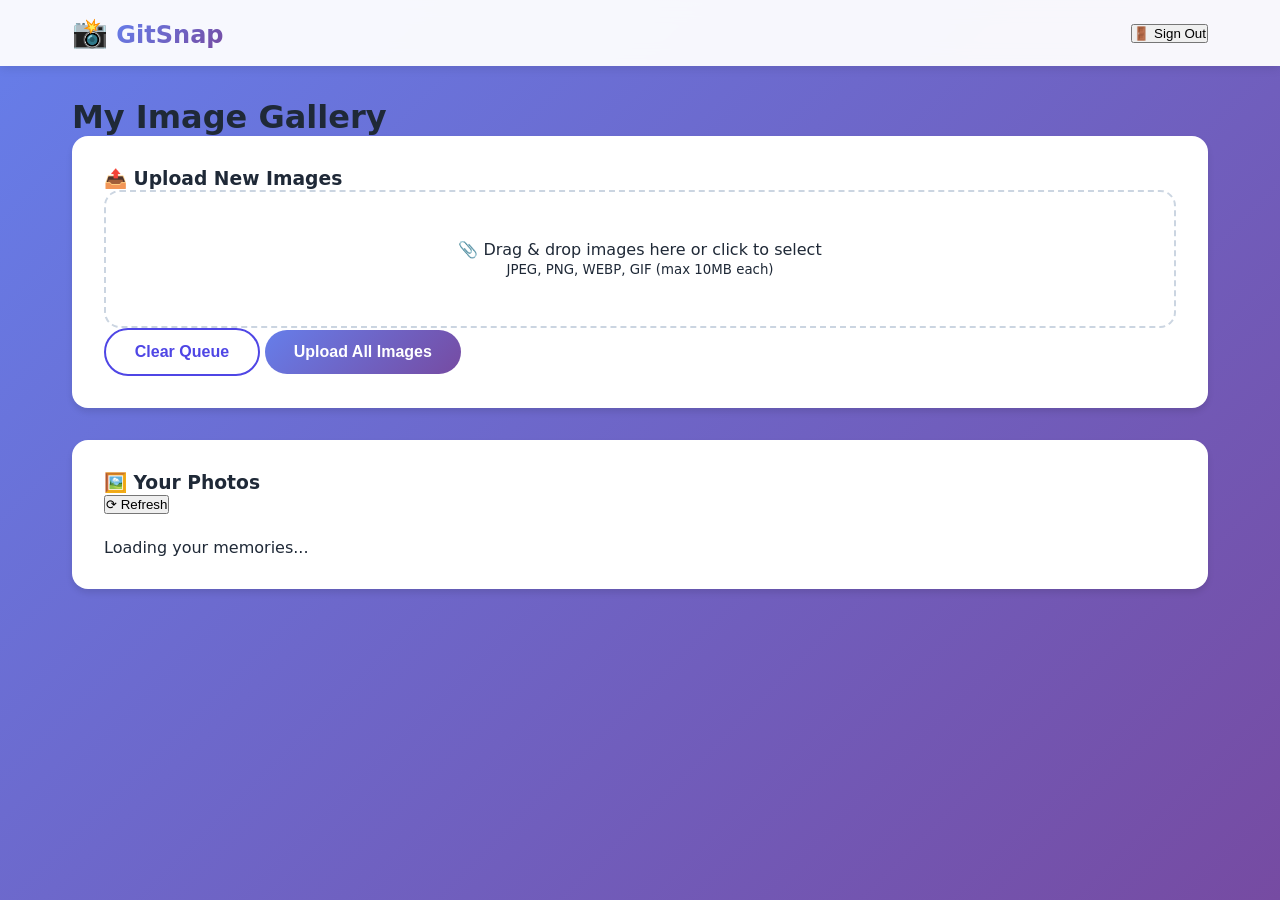
==== dashboard.html @ 366e9ef4 "feat: project setup" ====
<!DOCTYPE html>
<html lang="en">
<head>
    <meta charset="UTF-8">
    <meta name="viewport" content="width=device-width, initial-scale=1.0">
    <title>My Gallery - GitSnap</title>
    <link rel="stylesheet" href="style.css">
</head>
<body>
    <nav class="navbar">
        <div class="nav-container">
            <a href="index.html" class="logo">
                <span class="logo-icon">📸</span>
                <span class="logo-text">GitSnap</span>
            </a>
            <div class="user-info">
                <span id="userNameDisplay"></span>
                <button id="logoutBtn" class="btn-logout">🚪 Sign Out</button>
            </div>
        </div>
    </nav>

    <div class="dashboard">
        <div class="dashboard-header">
            <h1>My Image Gallery</h1>
            <p id="userStats"></p>
        </div>

        <!-- Upload Section -->
        <div class="upload-section glass-panel">
            <h3>📤 Upload New Images</h3>
            <div id="dropzone" class="upload-area">
                📎 Drag & drop images here or click to select
                <br>
                <small>JPEG, PNG, WEBP, GIF (max 10MB each)</small>
                <input type="file" id="fileInput" multiple accept="image/*" style="display:none">
            </div>
            <div id="queuePreview" class="queue-preview"></div>
            <div class="upload-actions">
                <button id="clearQueueBtn" class="btn btn-outline">Clear Queue</button>
                <button id="uploadAllBtn" class="btn btn-primary">Upload All Images</button>
            </div>
        </div>

        <!-- Gallery Section -->
        <div class="gallery-section glass-panel">
            <div class="gallery-header">
                <h3>🖼️ Your Photos</h3>
                <button id="refreshGalleryBtn" class="btn-refresh">⟳ Refresh</button>
            </div>
            <div id="galleryGrid" class="gallery-grid">
                <div class="loading-spinner">Loading your memories...</div>
            </div>
        </div>
    </div>

    <div id="toast" class="toast"></div>

    <script src="script.js"></script>
    <script src="github-storage.js"></script>
    <script src="dashboard.js"></script>
</body>
</html>
---- style.css ----
* {
    margin: 0;
    padding: 0;
    box-sizing: border-box;
}

body {
    font-family: system-ui, -apple-system, 'Segoe UI', 'Inter', sans-serif;
    background: linear-gradient(135deg, #667eea 0%, #764ba2 100%);
    color: #1f2937;
    min-height: 100vh;
}

/* Navbar */
.navbar {
    background: rgba(255,255,255,0.95);
    backdrop-filter: blur(10px);
    position: sticky;
    top: 0;
    z-index: 1000;
    box-shadow: 0 2px 10px rgba(0,0,0,0.1);
}

.nav-container {
    max-width: 1200px;
    margin: 0 auto;
    padding: 1rem 2rem;
    display: flex;
    justify-content: space-between;
    align-items: center;
}

.logo {
    font-size: 1.5rem;
    font-weight: bold;
    text-decoration: none;
    color: #4f46e5;
}

.logo-icon { font-size: 1.8rem; }
.logo-text { background: linear-gradient(135deg, #667eea, #764ba2);
    -webkit-background-clip: text;
    background-clip: text;
    color: transparent;
}

.nav-links {
    display: flex;
    gap: 2rem;
    align-items: center;
}

.nav-links a {
    text-decoration: none;
    color: #4b5563;
    transition: color 0.2s;
}

.nav-links a:hover { color: #4f46e5; }

.btn-nav {
    padding: 0.5rem 1.2rem;
    border-radius: 2rem;
    text-decoration: none;
    font-weight: 600;
}

.btn-primary-nav {
    background: #4f46e5;
    color: white;
}

.btn-outline-nav {
    border: 2px solid #4f46e5;
    color: #4f46e5;
}

/* Hero Section */
.hero {
    padding: 6rem 2rem;
    background: white;
}

.hero-container {
    max-width: 1200px;
    margin: 0 auto;
    display: grid;
    grid-template-columns: 1fr 1fr;
    gap: 4rem;
    align-items: center;
}

.hero-title {
    font-size: 3.5rem;
    line-height: 1.2;
    margin-bottom: 1.5rem;
}

.gradient-text {
    background: linear-gradient(135deg, #667eea, #764ba2);
    -webkit-background-clip: text;
    background-clip: text;
    color: transparent;
}

.hero-subtitle {
    font-size: 1.2rem;
    color: #6b7280;
    margin-bottom: 2rem;
    line-height: 1.6;
}

.btn {
    padding: 0.8rem 1.8rem;
    border-radius: 2rem;
    border: none;
    font-size: 1rem;
    font-weight: 600;
    cursor: pointer;
    text-decoration: none;
    display: inline-block;
    transition: transform 0.2s, box-shadow 0.2s;
}

.btn:hover { transform: translateY(-2px); box-shadow: 0 10px 20px rgba(0,0,0,0.1); }

.btn-primary {
    background: linear-gradient(135deg, #667eea, #764ba2);
    color: white;
}

.btn-outline {
    border: 2px solid #4f46e5;
    background: transparent;
    color: #4f46e5;
}

.btn-large { padding: 1rem 2rem; font-size: 1.1rem; }
.btn-block { width: 100%; }

.hero-stats {
    display: flex;
    gap: 3rem;
    margin-top: 3rem;
}

.stat {
    text-align: center;
}

.stat-number {
    font-size: 2rem;
    font-weight: bold;
    color: #4f46e5;
    display: block;
}

.stat-label { color: #6b7280; font-size: 0.9rem; }

/* Features Section */
.features, .pricing, .how-it-works {
    padding: 5rem 2rem;
}

.container {
    max-width: 1200px;
    margin: 0 auto;
}

.section-title {
    text-align: center;
    font-size: 2.5rem;
    margin-bottom: 3rem;
    color: white;
}

.section-subtitle {
    text-align: center;
    color: #e0e7ff;
    margin-bottom: 3rem;
    font-size: 1.1rem;
}

.features-grid {
    display: grid;
    grid-template-columns: repeat(auto-fit, minmax(300px, 1fr));
    gap: 2rem;
}

.feature-card {
    background: rgba(255,255,255,0.95);
    padding: 2rem;
    border-radius: 1rem;
    text-align: center;
    transition: transform 0.3s;
}

.feature-card:hover { transform: translateY(-5px); }

.feature-icon { font-size: 3rem; margin-bottom: 1rem; }
.feature-card h3 { margin-bottom: 1rem; color: #1f2937; }
.feature-card p { color: #6b7280; line-height: 1.5; }

/* Pricing */
.pricing-grid {
    display: grid;
    grid-template-columns: repeat(auto-fit, minmax(350px, 1fr));
    gap: 2rem;
    max-width: 900px;
    margin: 0 auto;
}

.pricing-card {
    background: white;
    border-radius: 1rem;
    padding: 2rem;
    position: relative;
    transition: transform 0.3s;
}

.pricing-card.popular {
    transform: scale(1.05);
    border: 2px solid #fbbf24;
}

.pricing-badge {
    position: absolute;
    top: -12px;
    right: 20px;
    background: linear-gradient(135deg, #667eea, #764ba2);
    color: white;
    padding: 0.3rem 1rem;
    border-radius: 2rem;
    font-size: 0.8rem;
}

.pricing-price {
    text-align: center;
    margin: 2rem 0;
}

.currency { font-size: 1.5rem; vertical-align: top; }
.amount { font-size: 3.5rem; font-weight: bold; }
.period { color: #6b7280; }

.pricing-features {
    list-style: none;
    margin: 2rem 0;
}

.pricing-features li {
    padding: 0.5rem 0;
    color: #4b5563;
}

/* How it works */
.steps {
    display: flex;
    justify-content: center;
    align-items: center;
    flex-wrap: wrap;
    gap: 2rem;
}

.step {
    background: white;
    padding: 2rem;
    border-radius: 1rem;
    text-align: center;
    width: 250px;
}

.step-number {
    width: 50px;
    height: 50px;
    background: linear-gradient(135deg, #667eea, #764ba2);
    color: white;
    border-radius: 50%;
    display: flex;
    align-items: center;
    justify-content: center;
    font-size: 1.5rem;
    font-weight: bold;
    margin: 0 auto 1rem;
}

.step-arrow { font-size: 2rem; color: white; }

/* Footer */
.footer {
    background: #1f2937;
    color: #9ca3af;
    padding: 3rem 2rem 1rem;
}

.footer-container {
    max-width: 1200px;
    margin: 0 auto;
    display: grid;
    grid-template-columns: repeat(auto-fit, minmax(200px, 1fr));
    gap: 2rem;
}

.footer-column h4 {
    color: white;
    margin-bottom: 1rem;
}

.footer-column a {
    display: block;
    color: #9ca3af;
    text-decoration: none;
    margin-bottom: 0.5rem;
}

.footer-bottom {
    text-align: center;
    margin-top: 3rem;
    padding-top: 1rem;
    border-top: 1px solid #374151;
}

/* Auth Page */
.auth-container {
    max-width: 500px;
    margin: 4rem auto;
    background: white;
    border-radius: 1rem;
    padding: 2rem;
    box-shadow: 0 20px 40px rgba(0,0,0,0.1);
}

.auth-tabs {
    display: flex;
    gap: 1rem;
    margin-bottom: 2rem;
    border-bottom: 2px solid #e5e7eb;
}

.tab-btn {
    flex: 1;
    padding: 1rem;
    background: none;
    border: none;
    font-size: 1rem;
    font-weight: 600;
    cursor: pointer;
    color: #6b7280;
    transition: all 0.2s;
}

.tab-btn.active {
    color: #4f46e5;
    border-bottom: 2px solid #4f46e5;
}

.auth-form {
    display: none;
}

.auth-form.active {
    display: block;
}

.form-group {
    margin-bottom: 1.5rem;
}

.form-group label {
    display: block;
    margin-bottom: 0.5rem;
    font-weight: 600;
    color: #374151;
}

.form-group input {
    width: 100%;
    padding: 0.8rem;
    border: 1px solid #d1d5db;
    border-radius: 0.5rem;
    font-size: 1rem;
}

.auth-note {
    margin-top: 1rem;
    padding: 1rem;
    background: #fef3c7;
    border-radius: 0.5rem;
    text-align: center;
}

/* Dashboard */
.dashboard {
    max-width: 1200px;
    margin: 2rem auto;
    padding: 0 2rem;
}

.glass-panel {
    background: white;
    border-radius: 1rem;
    padding: 2rem;
    margin-bottom: 2rem;
    box-shadow: 0 4px 6px rgba(0,0,0,0.1);
}

.upload-area {
    border: 2px dashed #cbd5e1;
    border-radius: 1rem;
    padding: 3rem;
    text-align: center;
    cursor: pointer;
    transition: all 0.2s;
}

.upload-area.drag-over {
    border-color: #4f46e5;
    background: #eef2ff;
}

.gallery-grid {
    display: grid;
    grid-template-columns: repeat(auto-fill, minmax(200px, 1fr));
    gap: 1.5rem;
    margin-top: 1.5rem;
}

.photo-card {
    background: white;
    border-radius: 0.5rem;
    overflow: hidden;
    box-shadow: 0 1px 3px rgba(0,0,0,0.1);
    transition: transform 0.2s;
}

.photo-card:hover { transform: translateY(-4px); }

.photo-img {
    width: 100%;
    aspect-ratio: 1;
    object-fit: cover;
}

.photo-actions {
    padding: 0.5rem;
    display: flex;
    justify-content: space-between;
}

.toast {
    position: fixed;
    bottom: 2rem;
    left: 50%;
    transform: translateX(-50%);
    background: #1f2937;
    color: white;
    padding: 0.8rem 1.5rem;
    border-radius: 2rem;
    opacity: 0;
    transition: opacity 0.3s;
    pointer-events: none;
    z-index: 1000;
}

/* Responsive */
@media (max-width: 768px) {
    .hero-container {
        grid-template-columns: 1fr;
        text-align: center;
    }
    .hero-title { font-size: 2rem; }
    .steps { flex-direction: column; }
    .step-arrow { transform: rotate(90deg); }
    .nav-links { display: none; }
}
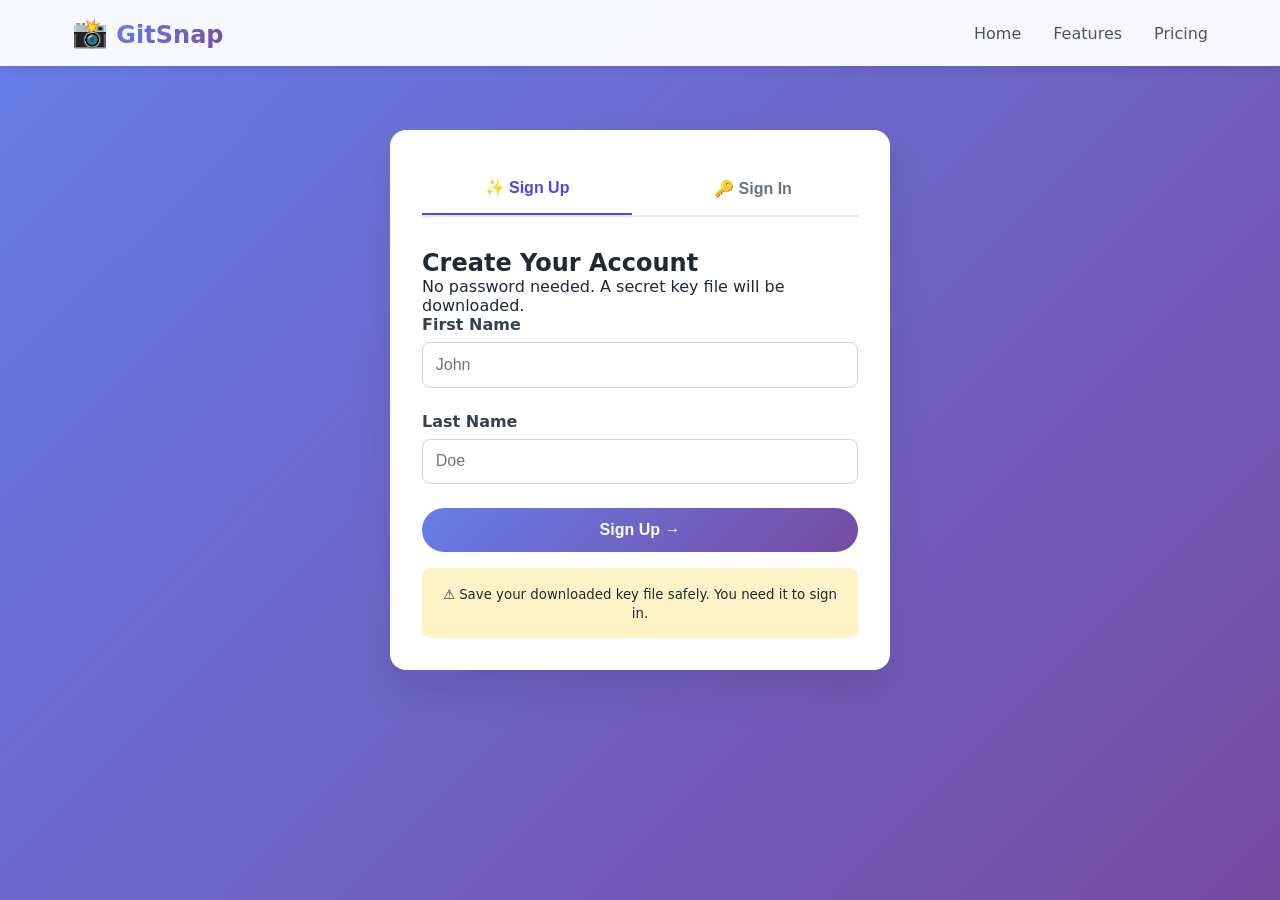
==== commit fbde84c5: "fix: signout" ====
--- a/dashboard.html
+++ b/dashboard.html
@@ -1,63 +1,68 @@
 <!DOCTYPE html>
 <html lang="en">
 <head>
-    <meta charset="UTF-8">
-    <meta name="viewport" content="width=device-width, initial-scale=1.0">
-    <title>My Gallery - GitSnap</title>
-    <link rel="stylesheet" href="style.css">
+<meta charset="UTF-8">
+<meta name="viewport" content="width=device-width, initial-scale=1.0">
+<title>My Gallery - GitSnap</title>
+<link rel="stylesheet" href="style.css">
 </head>
+
 <body>
-    <nav class="navbar">
-        <div class="nav-container">
-            <a href="index.html" class="logo">
-                <span class="logo-icon">📸</span>
-                <span class="logo-text">GitSnap</span>
-            </a>
-            <div class="user-info">
-                <span id="userNameDisplay"></span>
-                <button id="logoutBtn" class="btn-logout">🚪 Sign Out</button>
-            </div>
-        </div>
-    </nav>
 
-    <div class="dashboard">
-        <div class="dashboard-header">
-            <h1>My Image Gallery</h1>
-            <p id="userStats"></p>
+<nav class="navbar">
+    <div class="nav-container">
+
+        <a href="index.html" class="logo">
+            <span class="logo-icon">📸</span>
+            <span class="logo-text">GitSnap</span>
+        </a>
+
+        <div class="user-info">
+            <span id="userNameDisplay"></span>
+            <button id="logoutBtn" class="btn btn-outline">
+                🚪 Sign Out
+            </button>
         </div>
 
-        <!-- Upload Section -->
-        <div class="upload-section glass-panel">
-            <h3>📤 Upload New Images</h3>
-            <div id="dropzone" class="upload-area">
-                📎 Drag & drop images here or click to select
-                <br>
-                <small>JPEG, PNG, WEBP, GIF (max 10MB each)</small>
-                <input type="file" id="fileInput" multiple accept="image/*" style="display:none">
-            </div>
-            <div id="queuePreview" class="queue-preview"></div>
-            <div class="upload-actions">
-                <button id="clearQueueBtn" class="btn btn-outline">Clear Queue</button>
-                <button id="uploadAllBtn" class="btn btn-primary">Upload All Images</button>
-            </div>
+    </div>
+</nav>
+
+<div class="dashboard">
+
+    <div class="glass-panel">
+        <h1>My Gallery</h1>
+        <p>Upload and manage your images.</p>
+    </div>
+
+    <div class="glass-panel">
+
+        <h3>📤 Upload Images</h3>
+
+        <div id="dropzone" class="upload-area">
+            Click here to choose images
+            <input
+                type="file"
+                id="fileInput"
+                multiple
+                accept="image/*"
+                hidden
+            >
         </div>
 
-        <!-- Gallery Section -->
-        <div class="gallery-section glass-panel">
-            <div class="gallery-header">
-                <h3>🖼️ Your Photos</h3>
-                <button id="refreshGalleryBtn" class="btn-refresh">⟳ Refresh</button>
-            </div>
-            <div id="galleryGrid" class="gallery-grid">
-                <div class="loading-spinner">Loading your memories...</div>
-            </div>
-        </div>
     </div>
 
-    <div id="toast" class="toast"></div>
+    <div class="glass-panel">
 
-    <script src="script.js"></script>
-    <script src="github-storage.js"></script>
-    <script src="dashboard.js"></script>
+        <h3>🖼️ Your Photos</h3>
+
+        <div id="galleryGrid" class="gallery-grid"></div>
+
+    </div>
+
+</div>
+
+<script src="auth.js"></script>
+<script src="dashboard.js"></script>
+
 </body>
 </html>
